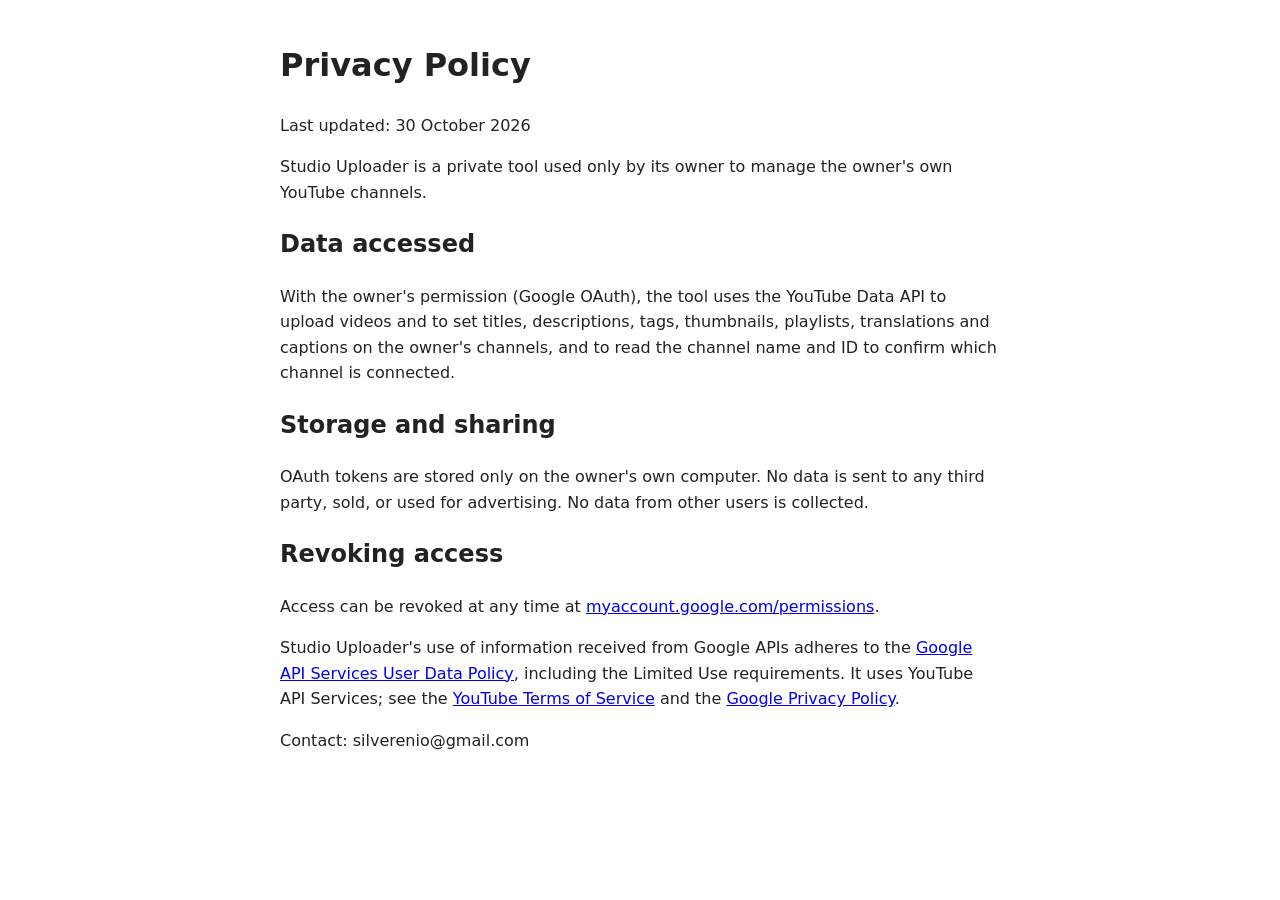
==== privacy.html @ 652b44c3 "Studio Uploader info and privacy pages" ====
<!DOCTYPE html>
<html lang="en"><head><meta charset="utf-8"><meta name="viewport" content="width=device-width,initial-scale=1">
<title>Studio Uploader — Privacy Policy</title>
<style>body{font-family:system-ui,sans-serif;max-width:720px;margin:40px auto;padding:0 20px;line-height:1.6;color:#222}</style></head>
<body>
<h1>Privacy Policy</h1>
<p>Last updated: 30 October 2026</p>
<p>Studio Uploader is a private tool used only by its owner to manage the owner's own YouTube channels.</p>
<h2>Data accessed</h2>
<p>With the owner's permission (Google OAuth), the tool uses the YouTube Data API to upload videos and to set titles, descriptions, tags, thumbnails, playlists, translations and captions on the owner's channels, and to read the channel name and ID to confirm which channel is connected.</p>
<h2>Storage and sharing</h2>
<p>OAuth tokens are stored only on the owner's own computer. No data is sent to any third party, sold, or used for advertising. No data from other users is collected.</p>
<h2>Revoking access</h2>
<p>Access can be revoked at any time at <a href="https://myaccount.google.com/permissions">myaccount.google.com/permissions</a>.</p>
<p>Studio Uploader's use of information received from Google APIs adheres to the <a href="https://developers.google.com/terms/api-services-user-data-policy">Google API Services User Data Policy</a>, including the Limited Use requirements. It uses YouTube API Services; see the <a href="https://www.youtube.com/t/terms">YouTube Terms of Service</a> and the <a href="https://policies.google.com/privacy">Google Privacy Policy</a>.</p>
<p>Contact: silverenio@gmail.com</p>
</body></html>
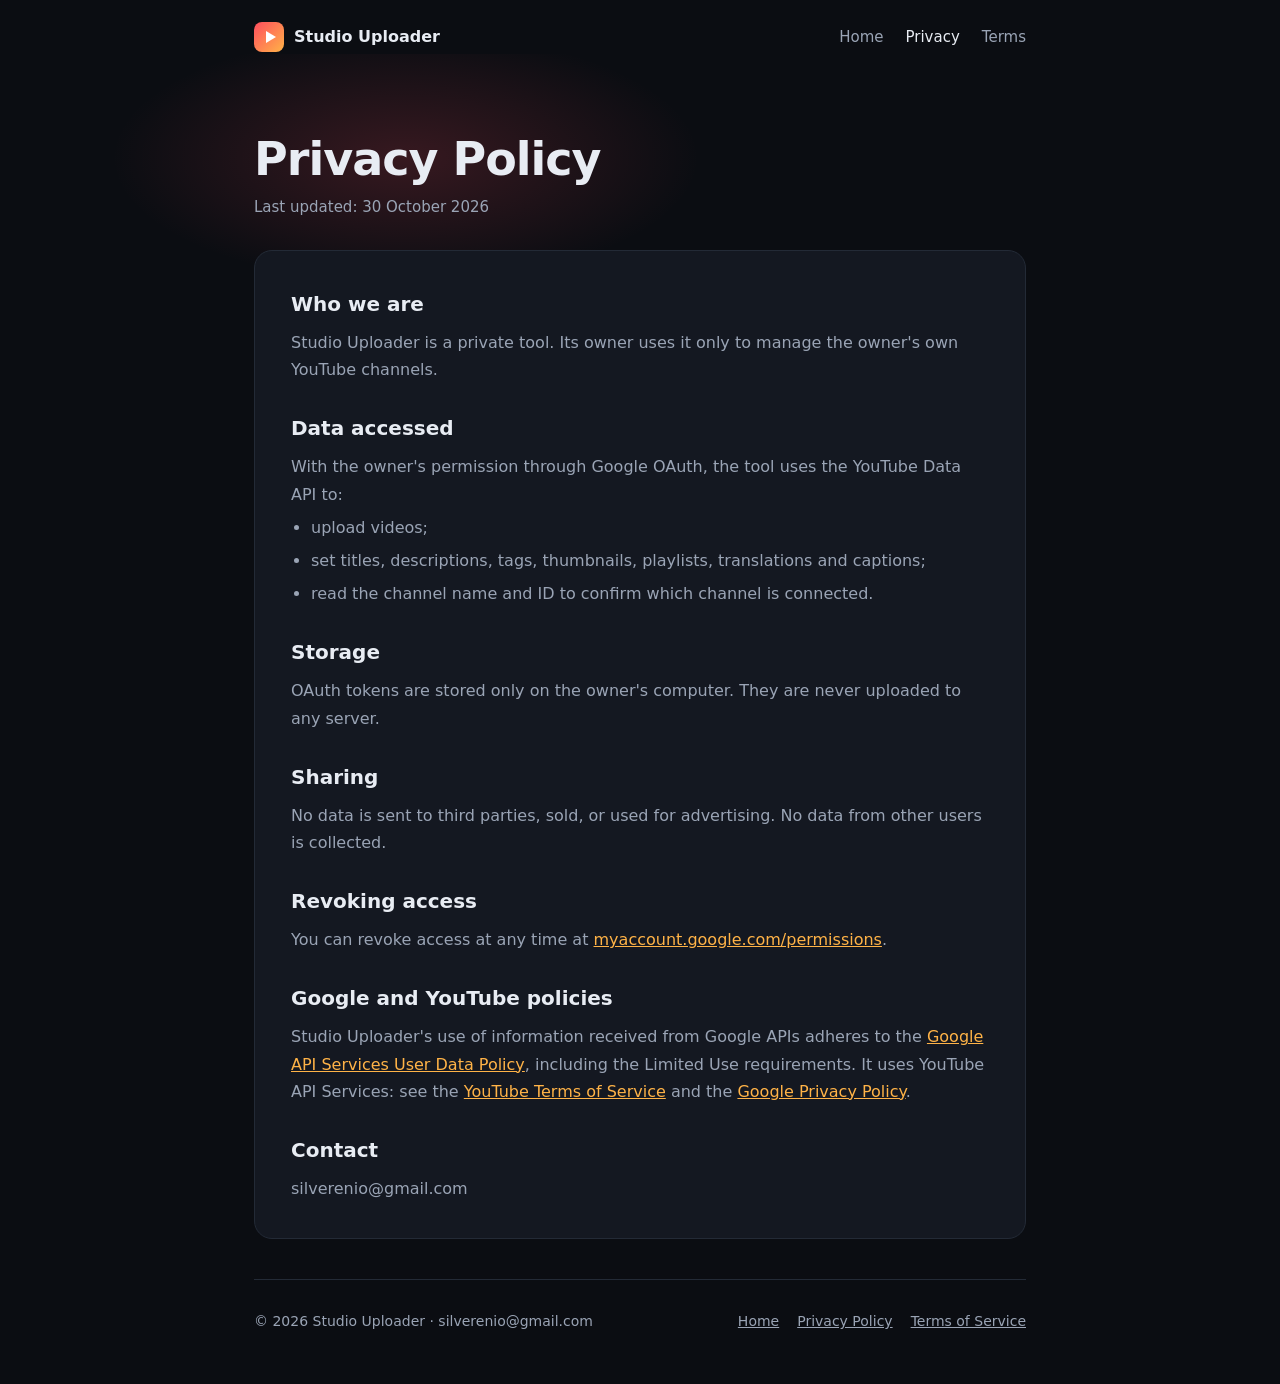
==== commit b5e33d43: "Style privacy and terms pages Co-Authored-By: Claude Opus 5.5 <noreply@anthropic.com> Claude-Session" ====
--- a/privacy.html
+++ b/privacy.html
@@ -1,17 +1,30 @@
 <!DOCTYPE html>
 <html lang="en"><head><meta charset="utf-8"><meta name="viewport" content="width=device-width,initial-scale=1">
-<title>Studio Uploader — Privacy Policy</title>
-<style>body{font-family:system-ui,sans-serif;max-width:720px;margin:40px auto;padding:0 20px;line-height:1.6;color:#222}</style></head>
-<body>
-<h1>Privacy Policy</h1>
-<p>Last updated: 30 October 2026</p>
-<p>Studio Uploader is a private tool used only by its owner to manage the owner's own YouTube channels.</p>
+<title>Studio Uploader — Privacy Policy</title><link rel="stylesheet" href="style.css"></head>
+<body><div class="wrap">
+<header><a class="logo" href="./"><i></i>Studio Uploader</a>
+<nav><a href="./">Home</a><a href="privacy.html" class="on">Privacy</a><a href="terms.html">Terms</a></nav></header>
+<div class="head"><h1>Privacy Policy</h1><p class="date">Last updated: 30 October 2026</p></div>
+<main>
+<h2>Who we are</h2>
+<p>Studio Uploader is a private tool. Its owner uses it only to manage the owner's own YouTube channels.</p>
 <h2>Data accessed</h2>
-<p>With the owner's permission (Google OAuth), the tool uses the YouTube Data API to upload videos and to set titles, descriptions, tags, thumbnails, playlists, translations and captions on the owner's channels, and to read the channel name and ID to confirm which channel is connected.</p>
-<h2>Storage and sharing</h2>
-<p>OAuth tokens are stored only on the owner's own computer. No data is sent to any third party, sold, or used for advertising. No data from other users is collected.</p>
+<p>With the owner's permission through Google OAuth, the tool uses the YouTube Data API to:</p>
+<ul>
+<li>upload videos;</li>
+<li>set titles, descriptions, tags, thumbnails, playlists, translations and captions;</li>
+<li>read the channel name and ID to confirm which channel is connected.</li>
+</ul>
+<h2>Storage</h2>
+<p>OAuth tokens are stored only on the owner's computer. They are never uploaded to any server.</p>
+<h2>Sharing</h2>
+<p>No data is sent to third parties, sold, or used for advertising. No data from other users is collected.</p>
 <h2>Revoking access</h2>
-<p>Access can be revoked at any time at <a href="https://myaccount.google.com/permissions">myaccount.google.com/permissions</a>.</p>
-<p>Studio Uploader's use of information received from Google APIs adheres to the <a href="https://developers.google.com/terms/api-services-user-data-policy">Google API Services User Data Policy</a>, including the Limited Use requirements. It uses YouTube API Services; see the <a href="https://www.youtube.com/t/terms">YouTube Terms of Service</a> and the <a href="https://policies.google.com/privacy">Google Privacy Policy</a>.</p>
-<p>Contact: silverenio@gmail.com</p>
-</body></html>
+<p>You can revoke access at any time at <a href="https://myaccount.google.com/permissions">myaccount.google.com/permissions</a>.</p>
+<h2>Google and YouTube policies</h2>
+<p>Studio Uploader's use of information received from Google APIs adheres to the <a href="https://developers.google.com/terms/api-services-user-data-policy">Google API Services User Data Policy</a>, including the Limited Use requirements. It uses YouTube API Services: see the <a href="https://www.youtube.com/t/terms">YouTube Terms of Service</a> and the <a href="https://policies.google.com/privacy">Google Privacy Policy</a>.</p>
+<h2>Contact</h2>
+<p>silverenio@gmail.com</p>
+</main>
+<footer><span>© 2026 Studio Uploader · silverenio@gmail.com</span><span><a href="./">Home</a><a href="privacy.html">Privacy Policy</a><a href="terms.html">Terms of Service</a></span></footer>
+</div></body></html>
--- a/style.css
+++ b/style.css
@@ -0,0 +1,24 @@
+:root{--bg:#0b0d12;--panel:#141821;--line:#232a36;--text:#e8ecf3;--muted:#9aa4b5;--accent:#ff4d5e;--accent2:#ffb347}
+*{box-sizing:border-box;margin:0;padding:0}
+body{font-family:Inter,system-ui,-apple-system,"Segoe UI",sans-serif;background:var(--bg);color:var(--text);line-height:1.7}
+a{color:var(--accent2)}
+.wrap{max-width:820px;margin:0 auto;padding:0 24px}
+header{display:flex;align-items:center;justify-content:space-between;padding:22px 0}
+.logo{display:flex;align-items:center;gap:10px;font-weight:700;color:var(--text);text-decoration:none}
+.logo i{width:30px;height:30px;border-radius:8px;background:linear-gradient(135deg,var(--accent),var(--accent2));display:grid;place-items:center}
+.logo i:after{content:"";border-left:10px solid #fff;border-top:6px solid transparent;border-bottom:6px solid transparent;margin-left:3px}
+nav a{color:var(--muted);text-decoration:none;margin-left:22px;font-size:15px}
+nav a:hover,nav a.on{color:var(--text)}
+.head{padding:60px 0 30px;position:relative}
+.head:before{content:"";position:absolute;inset:-20px -200px auto;height:260px;z-index:-1;background:radial-gradient(420px 180px at 30% 40%,rgba(255,77,94,.18),transparent 70%)}
+h1{font-size:clamp(32px,5vw,46px);letter-spacing:-1px;line-height:1.1}
+.date{color:var(--muted);margin-top:10px;font-size:15px}
+main{background:var(--panel);border:1px solid var(--line);border-radius:18px;padding:36px;margin-bottom:40px}
+main h2{font-size:20px;margin:28px 0 8px}
+main h2:first-child{margin-top:0}
+main p,main li{color:var(--muted)}
+main ul{padding-left:20px}
+main li{margin:6px 0}
+@media(max-width:640px){nav{display:none}main{padding:24px}}
+footer{border-top:1px solid var(--line);padding:30px 0 50px;color:var(--muted);font-size:14px;display:flex;justify-content:space-between;flex-wrap:wrap;gap:12px}
+footer a{color:var(--muted);margin-left:18px}
